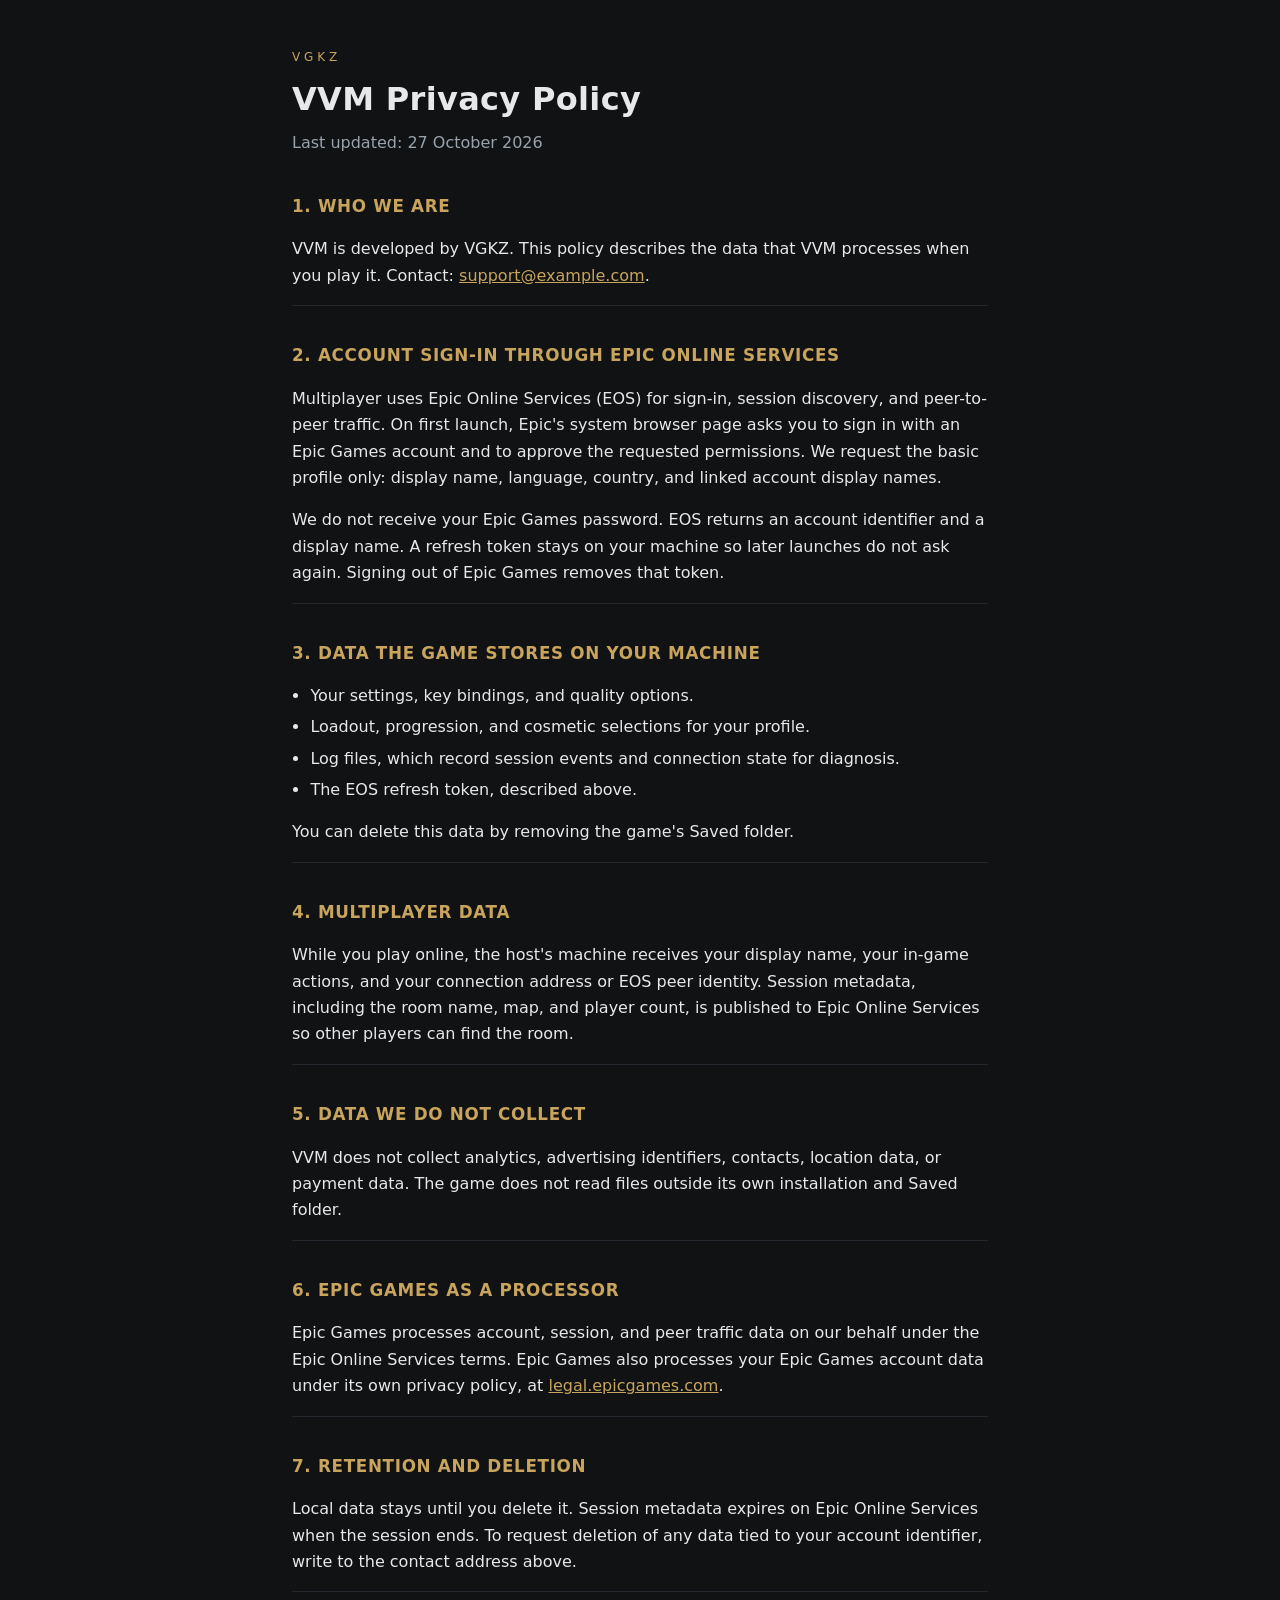
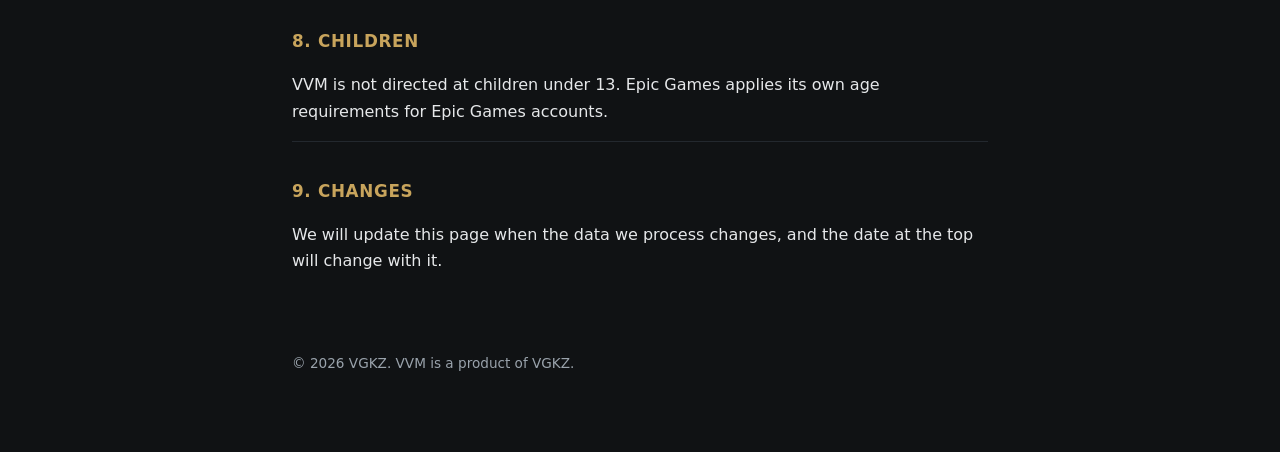
==== privacy.html @ 2a438d99 "Add VGKZ organisation site and VVM privacy policy Verification pages for Epic Account Services domai" ====
﻿<!DOCTYPE html>
<html lang="en">
<head>
<meta charset="utf-8">
<meta name="viewport" content="width=device-width, initial-scale=1">
<title>VVM Privacy Policy — VGKZ</title>
<meta name="description" content="Privacy policy for VVM, a product of VGKZ, covering Epic Online Services sign-in and game data.">
<link rel="stylesheet" href="style.css">
</head>
<body>
<header>
  <p class="org">VGKZ</p>
  <h1>VVM Privacy Policy</h1>
  <p class="last-updated">Last updated: 27 October 2026</p>
</header>

<main>
  <section>
    <h2>1. Who we are</h2>
    <p>
      VVM is developed by VGKZ. This policy describes the data that VVM processes
      when you play it. Contact: <a href="mailto:support@example.com">support@example.com</a>.
    </p>
  </section>

  <section>
    <h2>2. Account sign-in through Epic Online Services</h2>
    <p>
      Multiplayer uses Epic Online Services (EOS) for sign-in, session discovery, and peer-to-peer
      traffic. On first launch, Epic's system browser page asks you to sign in with an Epic Games
      account and to approve the requested permissions. We request the basic profile only: display
      name, language, country, and linked account display names.
    </p>
    <p>
      We do not receive your Epic Games password. EOS returns an account identifier and a display name.
      A refresh token stays on your machine so later launches do not ask again. Signing out of Epic
      Games removes that token.
    </p>
  </section>

  <section>
    <h2>3. Data the game stores on your machine</h2>
    <ul>
      <li>Your settings, key bindings, and quality options.</li>
      <li>Loadout, progression, and cosmetic selections for your profile.</li>
      <li>Log files, which record session events and connection state for diagnosis.</li>
      <li>The EOS refresh token, described above.</li>
    </ul>
    <p>You can delete this data by removing the game's Saved folder.</p>
  </section>

  <section>
    <h2>4. Multiplayer data</h2>
    <p>
      While you play online, the host's machine receives your display name, your in-game actions, and
      your connection address or EOS peer identity. Session metadata, including the room name, map, and
      player count, is published to Epic Online Services so other players can find the room.
    </p>
  </section>

  <section>
    <h2>5. Data we do not collect</h2>
    <p>
      VVM does not collect analytics, advertising identifiers, contacts, location data, or
      payment data. The game does not read files outside its own installation and Saved folder.
    </p>
  </section>

  <section>
    <h2>6. Epic Games as a processor</h2>
    <p>
      Epic Games processes account, session, and peer traffic data on our behalf under the Epic Online
      Services terms. Epic Games also processes your Epic Games account data under its own privacy
      policy, at
      <a href="https://legal.epicgames.com/en-US/epicgames/privacy-policy">legal.epicgames.com</a>.
    </p>
  </section>

  <section>
    <h2>7. Retention and deletion</h2>
    <p>
      Local data stays until you delete it. Session metadata expires on Epic Online Services when the
      session ends. To request deletion of any data tied to your account identifier, write to the
      contact address above.
    </p>
  </section>

  <section>
    <h2>8. Children</h2>
    <p>
      VVM is not directed at children under 13. Epic Games applies its own age requirements for
      Epic Games accounts.
    </p>
  </section>

  <section>
    <h2>9. Changes</h2>
    <p>
      We will update this page when the data we process changes, and the date at the top will change
      with it.
    </p>
  </section>
</main>

<footer>
  <p>&copy; 2026 VGKZ. VVM is a product of VGKZ.</p>
</footer>
</body>
</html>
---- style.css ----
/* Minimal shared style for the VVM verification pages. */
:root {
    color-scheme: dark;
    --bg: #101214;
    --panel: #171b1f;
    --text: #e6e8ea;
    --muted: #9aa3ac;
    --accent: #c8a45c;
}

* { box-sizing: border-box; }

body {
    margin: 0;
    background: var(--bg);
    color: var(--text);
    font: 16px/1.65 "Segoe UI", system-ui, sans-serif;
}

header, main, footer {
    max-width: 46rem;
    margin: 0 auto;
    padding: 0 1.25rem;
}

header { padding-top: 3rem; }

.org {
    margin: 0;
    letter-spacing: 0.32em;
    text-transform: uppercase;
    font-size: 0.75rem;
    color: var(--accent);
}

h1 {
    margin: 0.35rem 0 0.25rem;
    font-size: 2rem;
    letter-spacing: 0.01em;
}

.tagline, .last-updated {
    margin: 0 0 2rem;
    color: var(--muted);
}

h2 {
    margin: 2.25rem 0 0.5rem;
    font-size: 1.05rem;
    letter-spacing: 0.04em;
    text-transform: uppercase;
    color: var(--accent);
}

ul { padding-left: 1.15rem; }
li { margin: 0.3rem 0; }

a { color: var(--accent); }

section { border-top: 1px solid #23282e; }
section:first-of-type { border-top: 0; }

footer {
    padding: 3rem 1.25rem 4rem;
    color: var(--muted);
    font-size: 0.85rem;
}
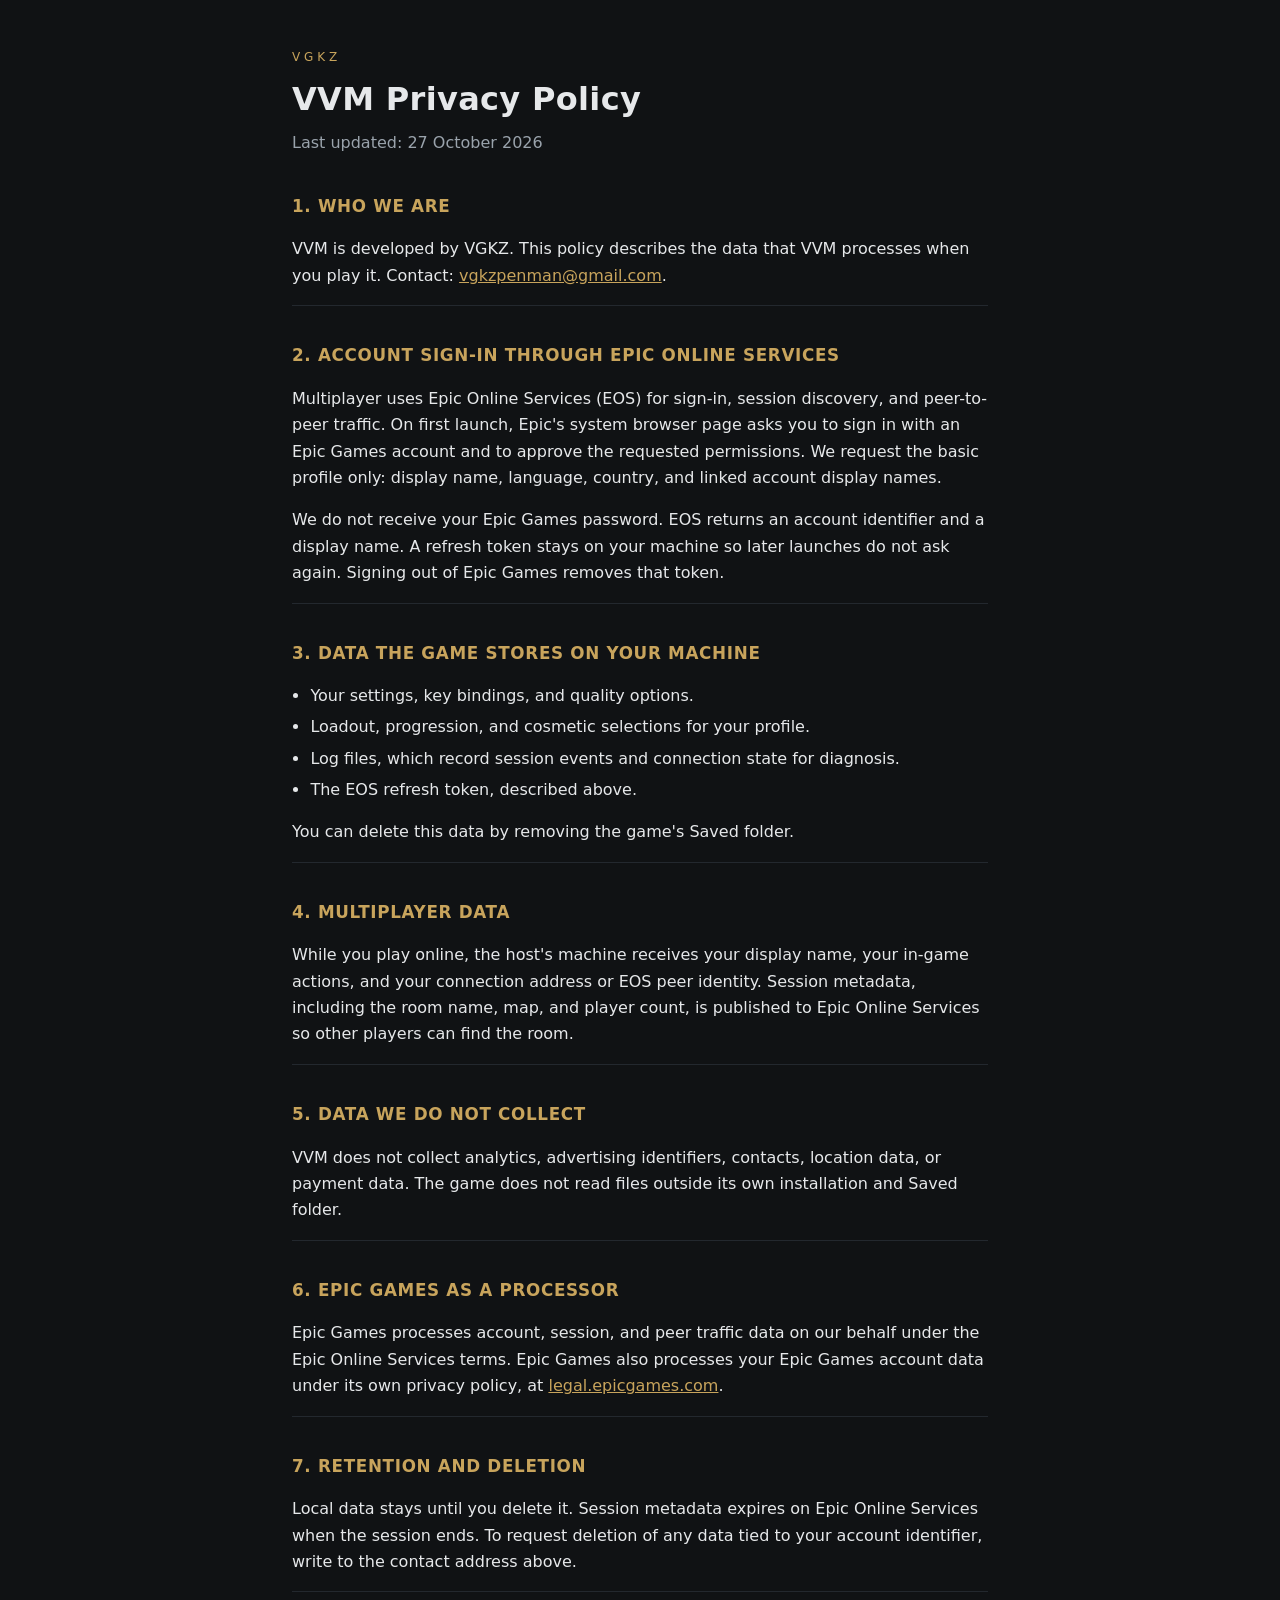
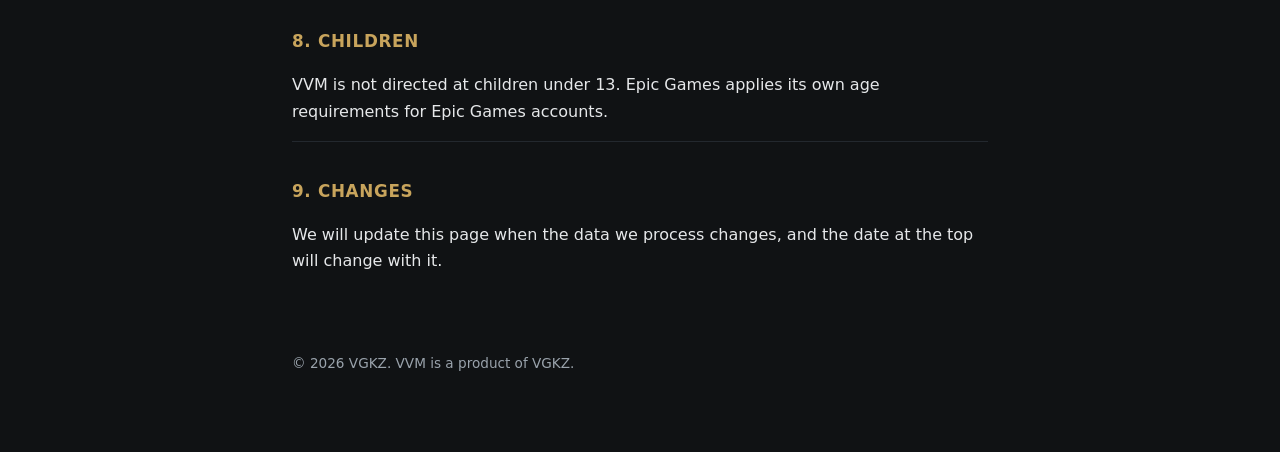
==== commit 6fc777d1: "Use the real support mailbox on both pages Replace the support@example.com placeholder with vgkzpenm" ====
--- a/privacy.html
+++ b/privacy.html
@@ -19,7 +19,7 @@
     <h2>1. Who we are</h2>
     <p>
       VVM is developed by VGKZ. This policy describes the data that VVM processes
-      when you play it. Contact: <a href="mailto:support@example.com">support@example.com</a>.
+      when you play it. Contact: <a href="mailto:vgkzpenman@gmail.com">vgkzpenman@gmail.com</a>.
     </p>
   </section>
 
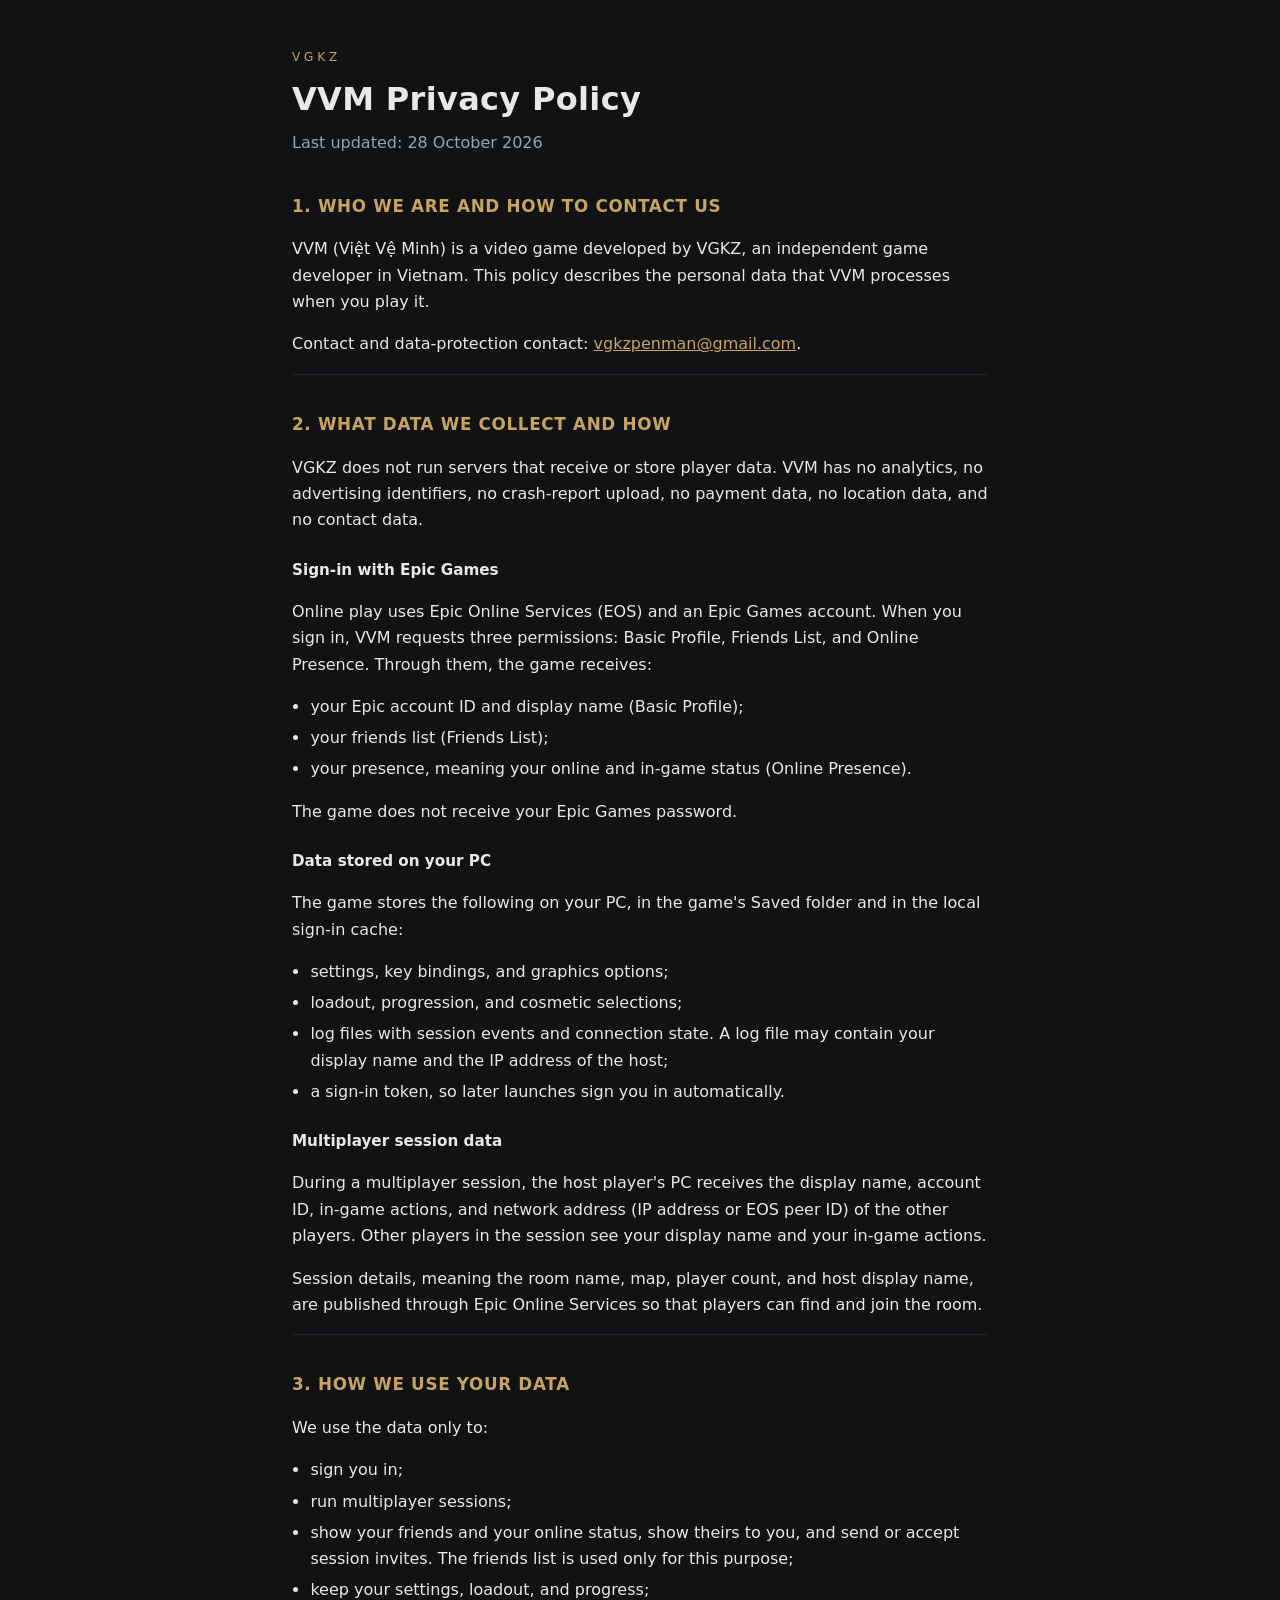
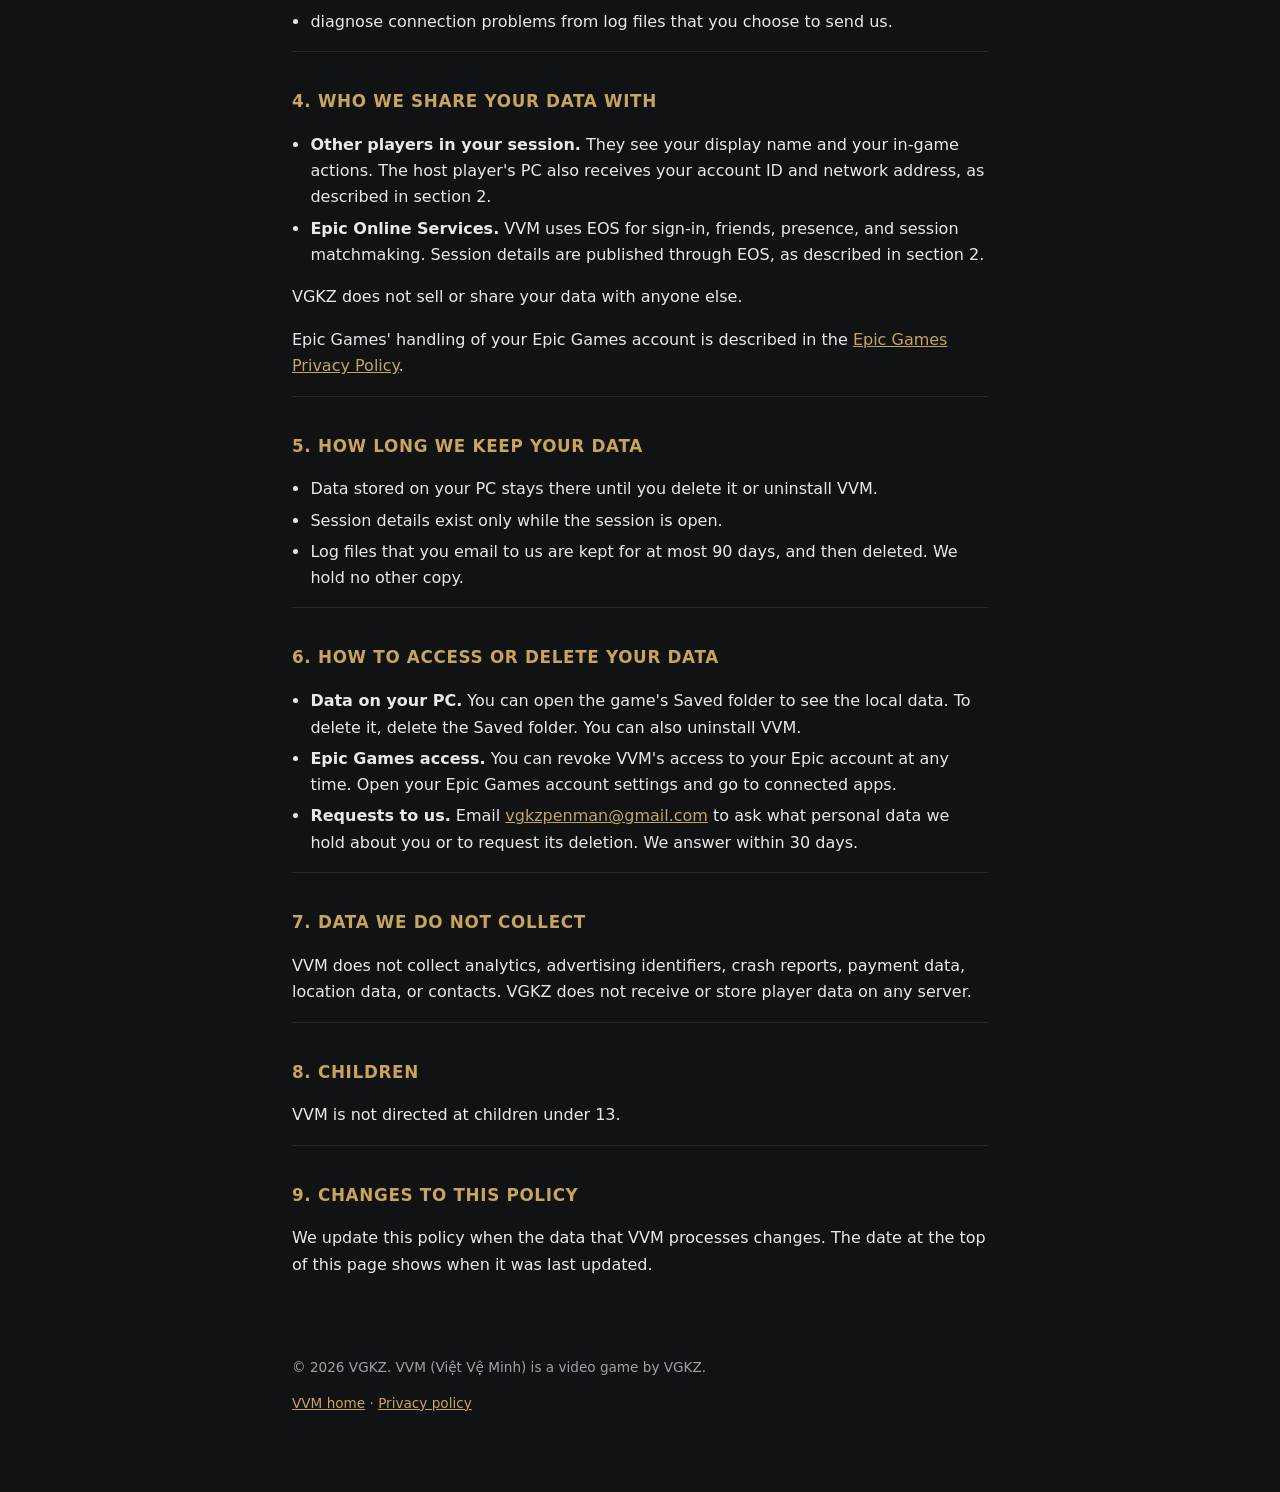
==== commit 2509bc14: "Present VVM as a game and rewrite the privacy policy for Epic brand review Home page: game title, ge" ====
--- a/privacy.html
+++ b/privacy.html
@@ -1,109 +1,152 @@
-﻿<!DOCTYPE html>
+<!DOCTYPE html>
 <html lang="en">
 <head>
 <meta charset="utf-8">
 <meta name="viewport" content="width=device-width, initial-scale=1">
 <title>VVM Privacy Policy — VGKZ</title>
-<meta name="description" content="Privacy policy for VVM, a product of VGKZ, covering Epic Online Services sign-in and game data.">
+<meta name="description" content="Privacy policy for VVM (Việt Vệ Minh), a video game by VGKZ. Covers the data the game collects, how it is used, shared and kept, and how to access or delete it.">
+<link rel="icon" type="image/png" sizes="64x64" href="img/favicon.png">
 <link rel="stylesheet" href="style.css">
 </head>
 <body>
 <header>
   <p class="org">VGKZ</p>
   <h1>VVM Privacy Policy</h1>
-  <p class="last-updated">Last updated: 27 October 2026</p>
+  <p class="last-updated">Last updated: 28 October 2026</p>
 </header>
 
 <main>
   <section>
-    <h2>1. Who we are</h2>
+    <h2>1. Who we are and how to contact us</h2>
     <p>
-      VVM is developed by VGKZ. This policy describes the data that VVM processes
-      when you play it. Contact: <a href="mailto:vgkzpenman@gmail.com">vgkzpenman@gmail.com</a>.
+      VVM (Việt Vệ Minh) is a video game developed by VGKZ, an independent game developer in Vietnam.
+      This policy describes the personal data that VVM processes when you play it.
+    </p>
+    <p>
+      Contact and data-protection contact: <a href="mailto:vgkzpenman@gmail.com">vgkzpenman@gmail.com</a>.
     </p>
   </section>
 
   <section>
-    <h2>2. Account sign-in through Epic Online Services</h2>
+    <h2>2. What data we collect and how</h2>
     <p>
-      Multiplayer uses Epic Online Services (EOS) for sign-in, session discovery, and peer-to-peer
-      traffic. On first launch, Epic's system browser page asks you to sign in with an Epic Games
-      account and to approve the requested permissions. We request the basic profile only: display
-      name, language, country, and linked account display names.
+      VGKZ does not run servers that receive or store player data. VVM has no analytics, no advertising
+      identifiers, no crash-report upload, no payment data, no location data, and no contact data.
+    </p>
+    <h3>Sign-in with Epic Games</h3>
+    <p>
+      Online play uses Epic Online Services (EOS) and an Epic Games account. When you sign in, VVM requests
+      three permissions: Basic Profile, Friends List, and Online Presence. Through them, the game receives:
+    </p>
+    <ul>
+      <li>your Epic account ID and display name (Basic Profile);</li>
+      <li>your friends list (Friends List);</li>
+      <li>your presence, meaning your online and in-game status (Online Presence).</li>
+    </ul>
+    <p>The game does not receive your Epic Games password.</p>
+    <h3>Data stored on your PC</h3>
+    <p>The game stores the following on your PC, in the game's Saved folder and in the local sign-in cache:</p>
+    <ul>
+      <li>settings, key bindings, and graphics options;</li>
+      <li>loadout, progression, and cosmetic selections;</li>
+      <li>log files with session events and connection state. A log file may contain your display name and the IP address of the host;</li>
+      <li>a sign-in token, so later launches sign you in automatically.</li>
+    </ul>
+    <h3>Multiplayer session data</h3>
+    <p>
+      During a multiplayer session, the host player's PC receives the display name, account ID, in-game actions,
+      and network address (IP address or EOS peer ID) of the other players. Other players in the session see your
+      display name and your in-game actions.
     </p>
     <p>
-      We do not receive your Epic Games password. EOS returns an account identifier and a display name.
-      A refresh token stays on your machine so later launches do not ask again. Signing out of Epic
-      Games removes that token.
+      Session details, meaning the room name, map, player count, and host display name, are published through
+      Epic Online Services so that players can find and join the room.
     </p>
   </section>
 
   <section>
-    <h2>3. Data the game stores on your machine</h2>
+    <h2>3. How we use your data</h2>
+    <p>We use the data only to:</p>
     <ul>
-      <li>Your settings, key bindings, and quality options.</li>
-      <li>Loadout, progression, and cosmetic selections for your profile.</li>
-      <li>Log files, which record session events and connection state for diagnosis.</li>
-      <li>The EOS refresh token, described above.</li>
+      <li>sign you in;</li>
+      <li>run multiplayer sessions;</li>
+      <li>show your friends and your online status, show theirs to you, and send or accept session invites. The friends list is used only for this purpose;</li>
+      <li>keep your settings, loadout, and progress;</li>
+      <li>diagnose connection problems from log files that you choose to send us.</li>
     </ul>
-    <p>You can delete this data by removing the game's Saved folder.</p>
   </section>
 
   <section>
-    <h2>4. Multiplayer data</h2>
+    <h2>4. Who we share your data with</h2>
+    <ul>
+      <li>
+        <strong>Other players in your session.</strong> They see your display name and your in-game actions.
+        The host player's PC also receives your account ID and network address, as described in section 2.
+      </li>
+      <li>
+        <strong>Epic Online Services.</strong> VVM uses EOS for sign-in, friends, presence, and session matchmaking.
+        Session details are published through EOS, as described in section 2.
+      </li>
+    </ul>
+    <p>VGKZ does not sell or share your data with anyone else.</p>
     <p>
-      While you play online, the host's machine receives your display name, your in-game actions, and
-      your connection address or EOS peer identity. Session metadata, including the room name, map, and
-      player count, is published to Epic Online Services so other players can find the room.
+      Epic Games' handling of your Epic Games account is described in the
+      <a href="https://www.epicgames.com/site/en-US/privacypolicy">Epic Games Privacy Policy</a>.
     </p>
   </section>
 
   <section>
-    <h2>5. Data we do not collect</h2>
-    <p>
-      VVM does not collect analytics, advertising identifiers, contacts, location data, or
-      payment data. The game does not read files outside its own installation and Saved folder.
-    </p>
+    <h2>5. How long we keep your data</h2>
+    <ul>
+      <li>Data stored on your PC stays there until you delete it or uninstall VVM.</li>
+      <li>Session details exist only while the session is open.</li>
+      <li>Log files that you email to us are kept for at most 90 days, and then deleted. We hold no other copy.</li>
+    </ul>
   </section>
 
   <section>
-    <h2>6. Epic Games as a processor</h2>
-    <p>
-      Epic Games processes account, session, and peer traffic data on our behalf under the Epic Online
-      Services terms. Epic Games also processes your Epic Games account data under its own privacy
-      policy, at
-      <a href="https://legal.epicgames.com/en-US/epicgames/privacy-policy">legal.epicgames.com</a>.
-    </p>
+    <h2>6. How to access or delete your data</h2>
+    <ul>
+      <li>
+        <strong>Data on your PC.</strong> You can open the game's Saved folder to see the local data. To delete it,
+        delete the Saved folder. You can also uninstall VVM.
+      </li>
+      <li>
+        <strong>Epic Games access.</strong> You can revoke VVM's access to your Epic account at any time. Open your
+        Epic Games account settings and go to connected apps.
+      </li>
+      <li>
+        <strong>Requests to us.</strong> Email <a href="mailto:vgkzpenman@gmail.com">vgkzpenman@gmail.com</a> to ask
+        what personal data we hold about you or to request its deletion. We answer within 30 days.
+      </li>
+    </ul>
   </section>
 
   <section>
-    <h2>7. Retention and deletion</h2>
+    <h2>7. Data we do not collect</h2>
     <p>
-      Local data stays until you delete it. Session metadata expires on Epic Online Services when the
-      session ends. To request deletion of any data tied to your account identifier, write to the
-      contact address above.
+      VVM does not collect analytics, advertising identifiers, crash reports, payment data, location data, or
+      contacts. VGKZ does not receive or store player data on any server.
     </p>
   </section>
 
   <section>
     <h2>8. Children</h2>
-    <p>
-      VVM is not directed at children under 13. Epic Games applies its own age requirements for
-      Epic Games accounts.
-    </p>
+    <p>VVM is not directed at children under 13.</p>
   </section>
 
   <section>
-    <h2>9. Changes</h2>
+    <h2>9. Changes to this policy</h2>
     <p>
-      We will update this page when the data we process changes, and the date at the top will change
-      with it.
+      We update this policy when the data that VVM processes changes. The date at the top of this page shows
+      when it was last updated.
     </p>
   </section>
 </main>
 
 <footer>
-  <p>&copy; 2026 VGKZ. VVM is a product of VGKZ.</p>
+  <p>&copy; 2026 VGKZ. VVM (Việt Vệ Minh) is a video game by VGKZ.</p>
+  <p><a href="index.html">VVM home</a> · <a href="privacy.html">Privacy policy</a></p>
 </footer>
 </body>
 </html>
--- a/style.css
+++ b/style.css
@@ -1,4 +1,4 @@
-/* Minimal shared style for the VVM verification pages. */
+/* Shared style for the VVM site (home page and privacy policy). No external fonts, no scripts. */
 :root {
     color-scheme: dark;
     --bg: #101214;
@@ -52,10 +52,27 @@
     color: var(--accent);
 }
 
+h3 {
+    margin: 1.5rem 0 0.35rem;
+    font-size: 0.95rem;
+    color: var(--text);
+}
+
 ul { padding-left: 1.15rem; }
 li { margin: 0.3rem 0; }
 
 a { color: var(--accent); }
+
+a:focus-visible {
+    outline: 2px solid var(--accent);
+    outline-offset: 3px;
+}
+
+img {
+    display: block;
+    max-width: 100%;
+    height: auto;
+}
 
 section { border-top: 1px solid #23282e; }
 section:first-of-type { border-top: 0; }
@@ -65,3 +82,141 @@
     color: var(--muted);
     font-size: 0.85rem;
 }
+
+/* Home page hero: full-width cover image with a dark gradient for text contrast. */
+.hero {
+    position: relative;
+    isolation: isolate;
+    overflow: hidden;
+    max-width: none;
+    padding: 0;
+    display: flex;
+    flex-direction: column;
+    justify-content: flex-end;
+    min-height: 30rem;
+}
+
+.hero::after {
+    content: "";
+    position: absolute;
+    inset: 0;
+    z-index: 0;
+    background: linear-gradient(
+        to bottom,
+        rgba(16, 18, 20, 0.25) 0%,
+        rgba(16, 18, 20, 0.70) 55%,
+        rgba(16, 18, 20, 0.97) 100%
+    );
+}
+
+.hero-bg {
+    position: absolute;
+    inset: 0;
+    z-index: -1;
+    width: 100%;
+    height: 100%;
+    object-fit: cover;
+    object-position: 60% 35%;
+}
+
+.hero-inner {
+    position: relative;
+    z-index: 1;
+    max-width: 46rem;
+    margin: 0 auto;
+    padding: 6rem 1.25rem 2.5rem;
+}
+
+.hero-title {
+    display: flex;
+    align-items: center;
+    gap: 1rem;
+    margin-top: 0.5rem;
+}
+
+.hero-icon {
+    width: 5rem;
+    height: 5rem;
+    flex: none;
+}
+
+.hero h1 {
+    margin: 0;
+    font-size: clamp(1.9rem, 5.5vw, 2.8rem);
+    line-height: 1.15;
+}
+
+.hero h1 span {
+    font-size: 0.6em;
+    font-weight: 400;
+    letter-spacing: 0.02em;
+    color: var(--muted);
+}
+
+.hero .tagline {
+    margin: 1rem 0 0;
+    max-width: 36rem;
+    font-size: 1.1rem;
+    color: var(--text);
+}
+
+.badges {
+    list-style: none;
+    padding: 0;
+    margin: 1.25rem 0 0;
+    display: flex;
+    flex-wrap: wrap;
+    gap: 0.5rem;
+}
+
+.badges li {
+    margin: 0;
+    padding: 0.3rem 0.65rem;
+    border: 1px solid rgba(200, 164, 92, 0.55);
+    background: rgba(16, 18, 20, 0.6);
+    color: var(--text);
+    font-size: 0.78rem;
+    letter-spacing: 0.06em;
+    text-transform: uppercase;
+}
+
+.badges li.status {
+    border-color: var(--accent);
+    color: var(--accent);
+}
+
+/* Screenshot gallery: one column on mobile, two on desktop; the odd last image spans both. */
+.gallery {
+    display: grid;
+    grid-template-columns: 1fr;
+    gap: 1rem;
+    margin-top: 1rem;
+}
+
+.gallery figure { margin: 0; }
+
+.gallery img {
+    border: 1px solid #23282e;
+    border-radius: 2px;
+}
+
+@media (min-width: 40rem) {
+    .gallery {
+        grid-template-columns: repeat(2, minmax(0, 1fr));
+    }
+
+    .gallery figure:last-child:nth-child(odd) {
+        grid-column: 1 / -1;
+    }
+}
+
+@media (max-width: 40rem) {
+    .hero { min-height: 26rem; }
+
+    .hero-inner { padding-top: 4rem; }
+
+    .hero-icon {
+        width: 4rem;
+        height: 4rem;
+    }
+}
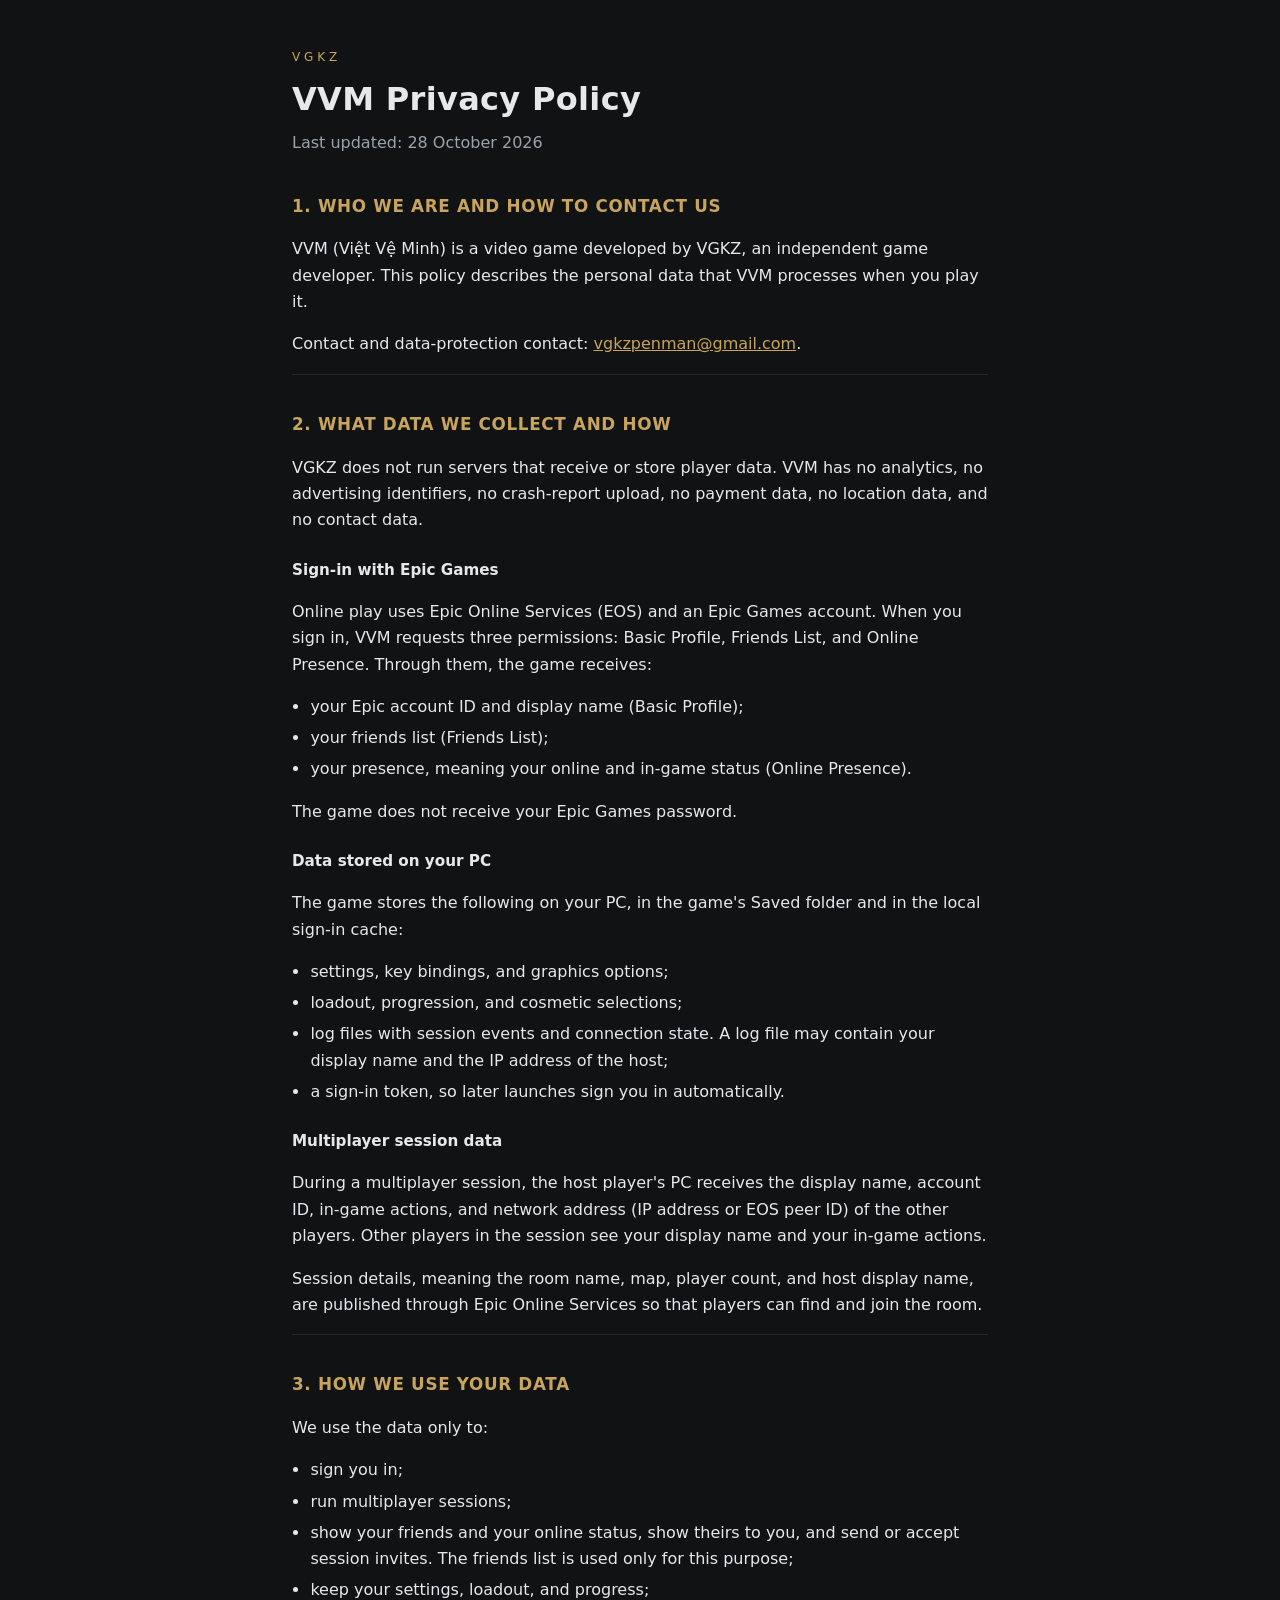
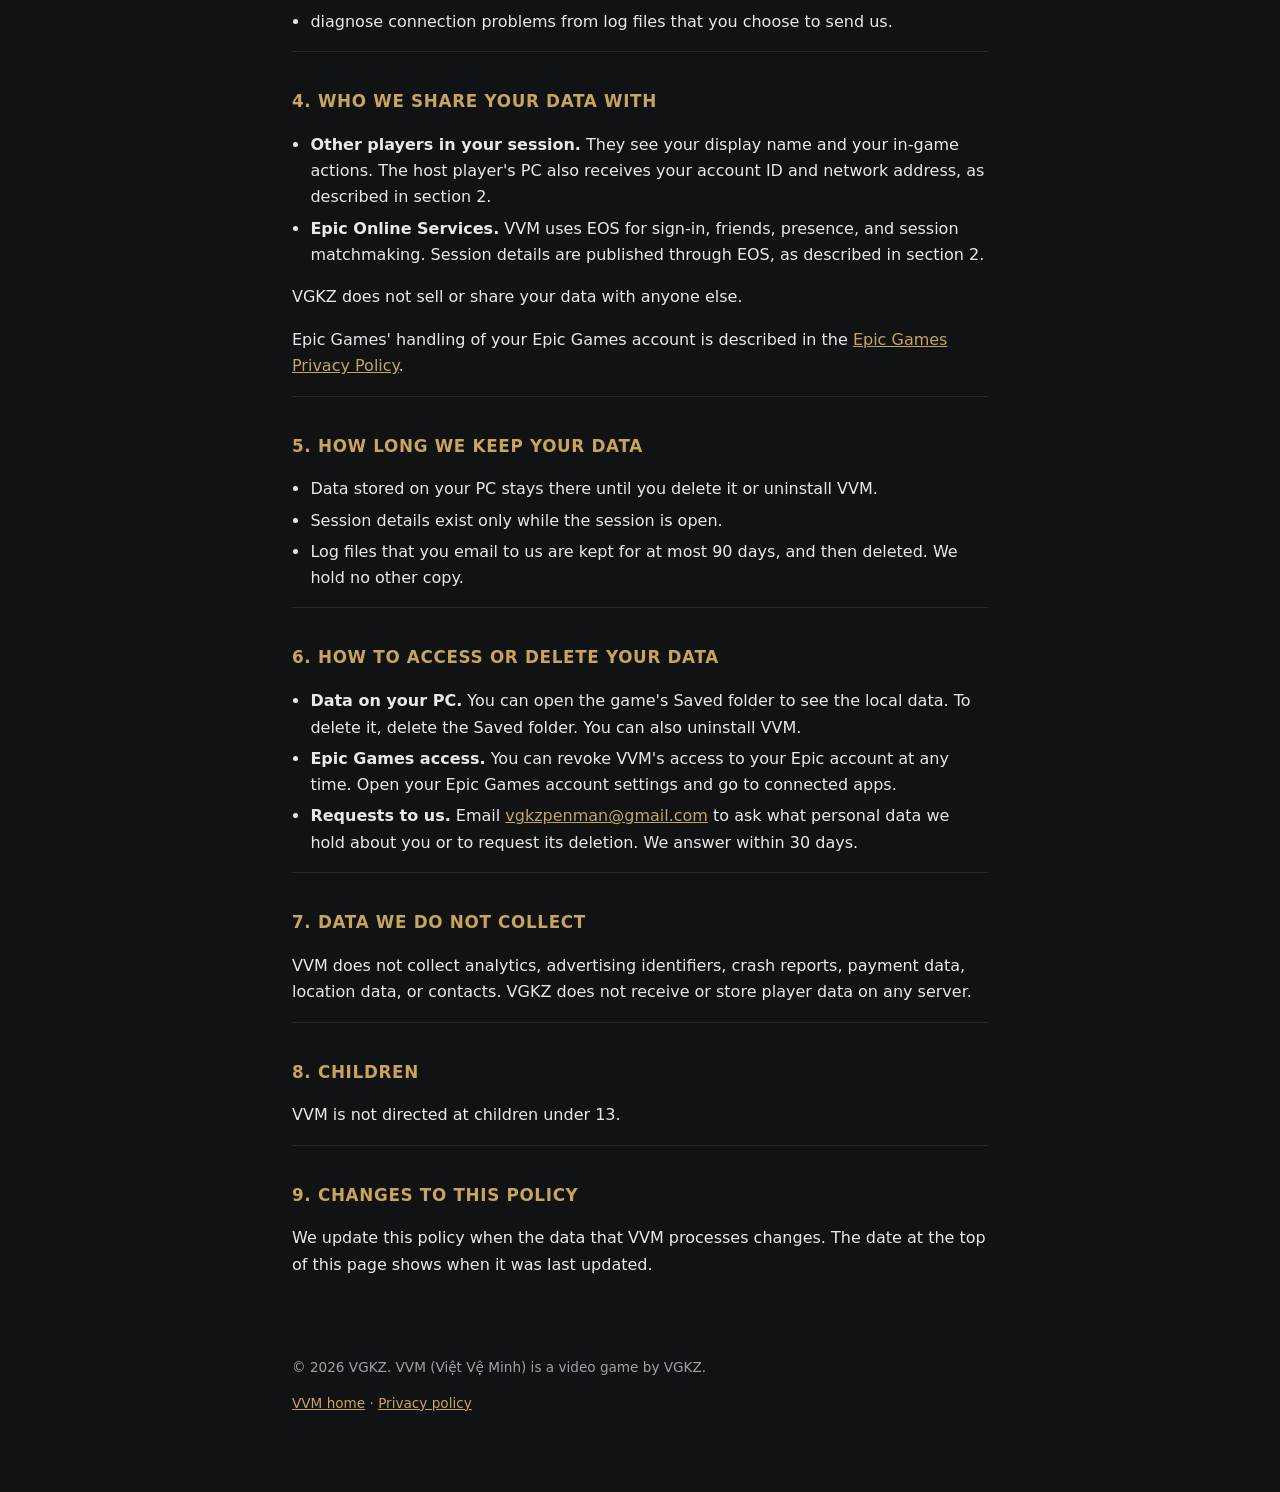
==== commit 0507093f: "Remove the flag screenshot and the country mention" ====
--- a/privacy.html
+++ b/privacy.html
@@ -19,7 +19,7 @@
   <section>
     <h2>1. Who we are and how to contact us</h2>
     <p>
-      VVM (Việt Vệ Minh) is a video game developed by VGKZ, an independent game developer in Vietnam.
+      VVM (Việt Vệ Minh) is a video game developed by VGKZ, an independent game developer.
       This policy describes the personal data that VVM processes when you play it.
     </p>
     <p>
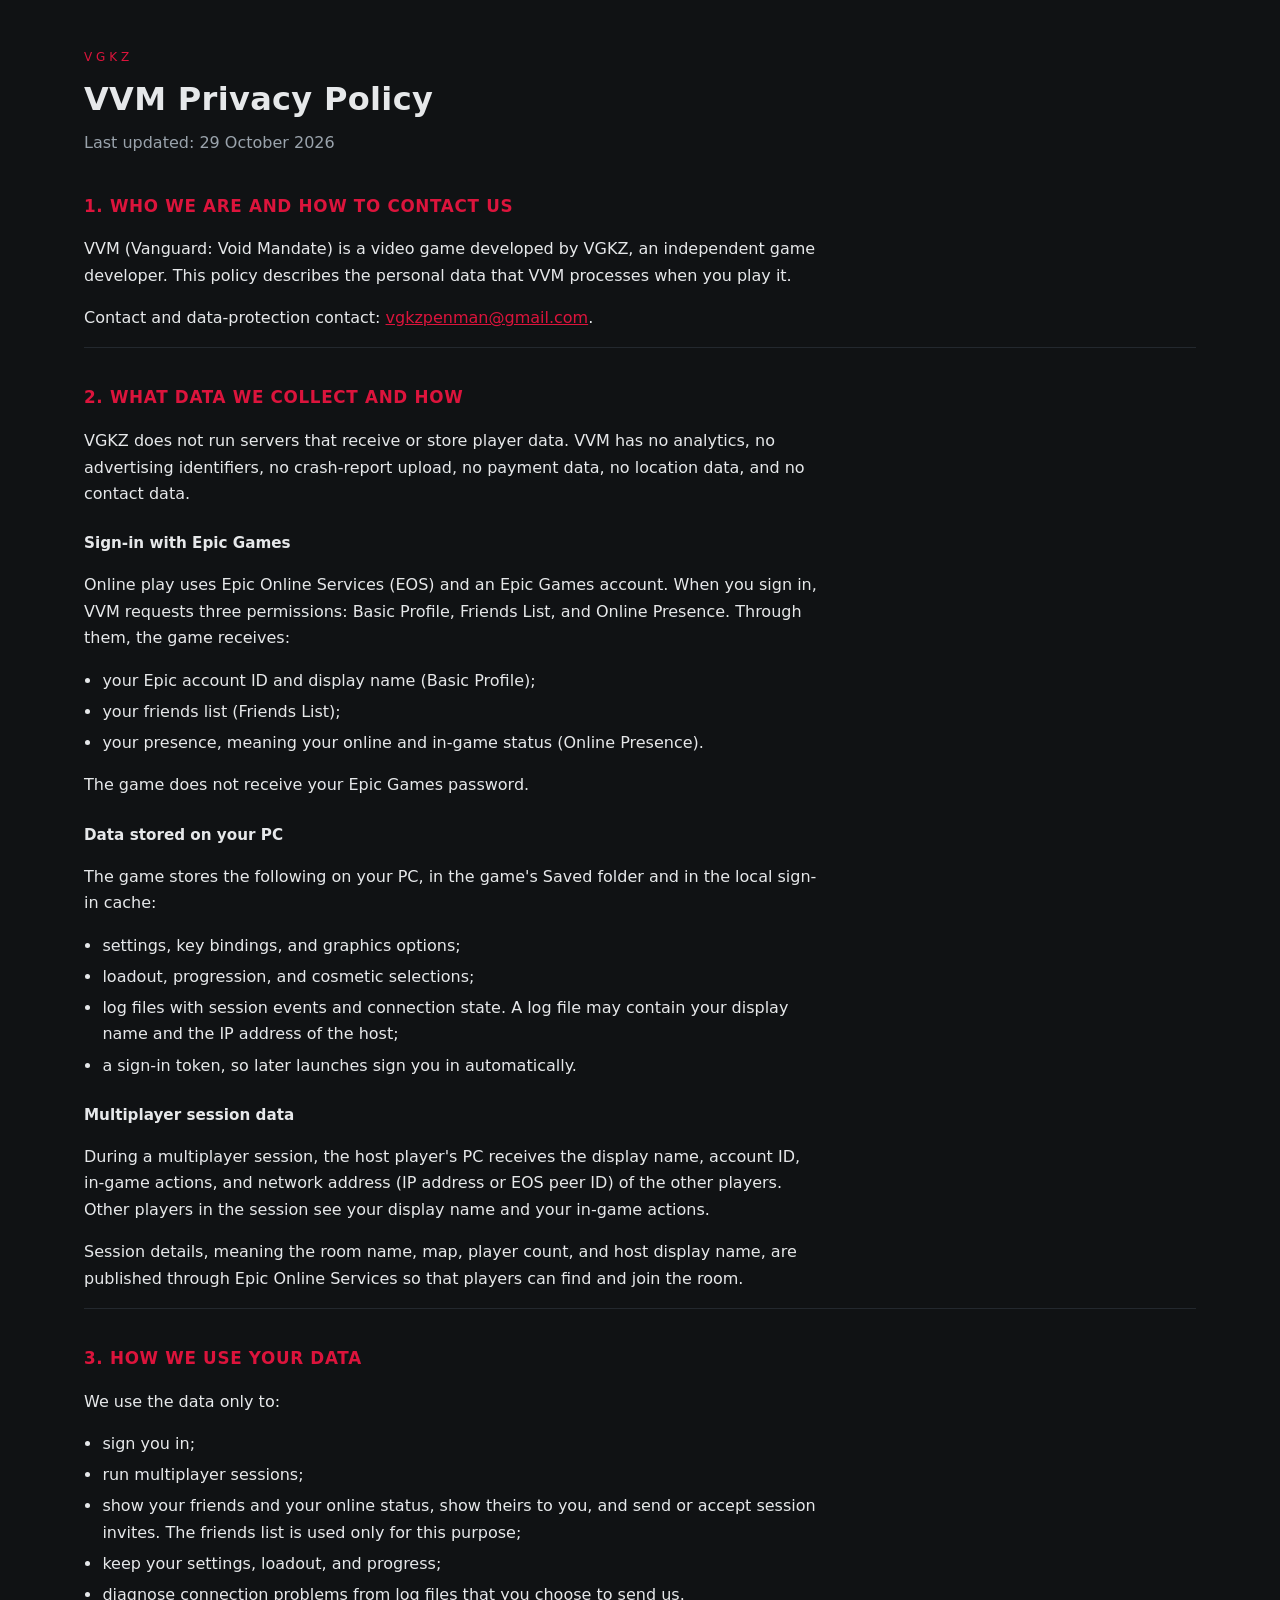
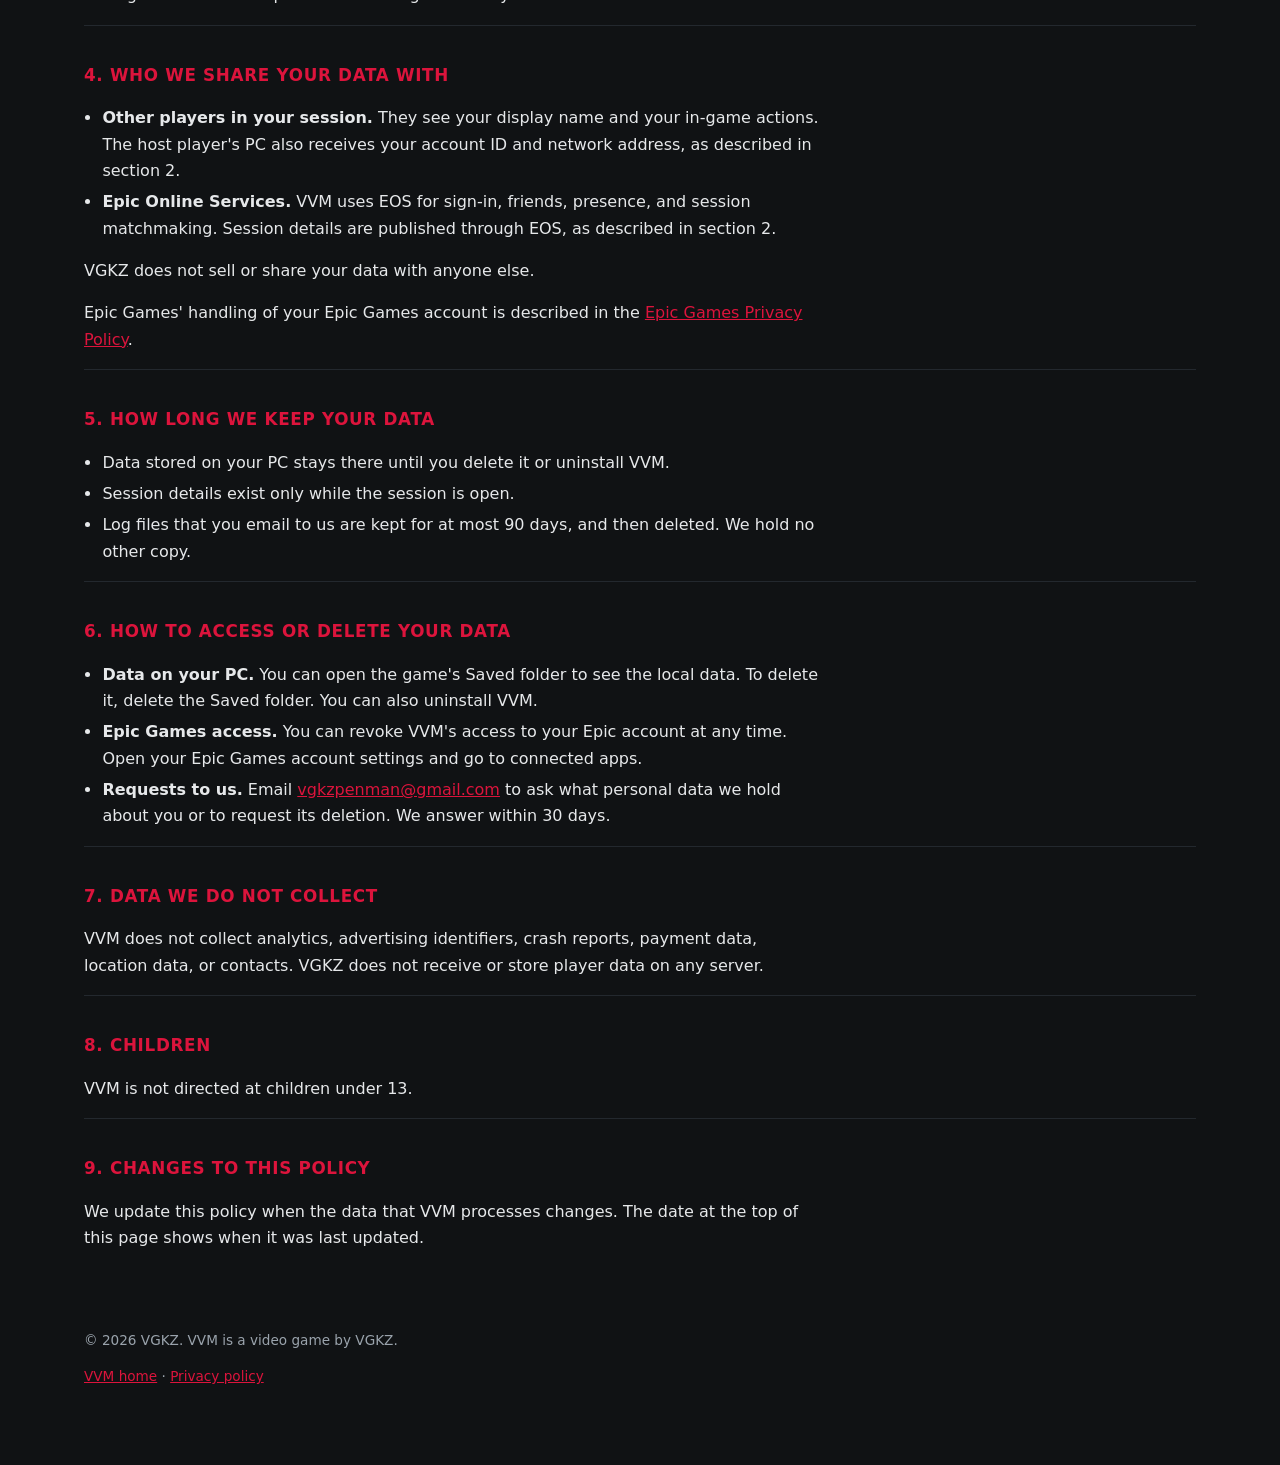
==== commit 984b74ac: "1" ====
--- a/privacy.html
+++ b/privacy.html
@@ -4,7 +4,7 @@
 <meta charset="utf-8">
 <meta name="viewport" content="width=device-width, initial-scale=1">
 <title>VVM Privacy Policy — VGKZ</title>
-<meta name="description" content="Privacy policy for VVM (Việt Vệ Minh), a video game by VGKZ. Covers the data the game collects, how it is used, shared and kept, and how to access or delete it.">
+<meta name="description" content="Privacy policy for VVM (Vanguard: Void Mandate), a video game by VGKZ. Covers the data the game collects, how it is used, shared and kept, and how to access or delete it.">
 <link rel="icon" type="image/png" sizes="64x64" href="img/favicon.png">
 <link rel="stylesheet" href="style.css">
 </head>
@@ -12,14 +12,14 @@
 <header>
   <p class="org">VGKZ</p>
   <h1>VVM Privacy Policy</h1>
-  <p class="last-updated">Last updated: 28 October 2026</p>
+  <p class="last-updated">Last updated: 29 October 2026</p>
 </header>
 
 <main>
   <section>
     <h2>1. Who we are and how to contact us</h2>
     <p>
-      VVM (Việt Vệ Minh) is a video game developed by VGKZ, an independent game developer.
+      VVM (Vanguard: Void Mandate) is a video game developed by VGKZ, an independent game developer.
       This policy describes the personal data that VVM processes when you play it.
     </p>
     <p>
@@ -145,7 +145,7 @@
 </main>
 
 <footer>
-  <p>&copy; 2026 VGKZ. VVM (Việt Vệ Minh) is a video game by VGKZ.</p>
+  <p>&copy; 2026 VGKZ. VVM is a video game by VGKZ.</p>
   <p><a href="index.html">VVM home</a> · <a href="privacy.html">Privacy policy</a></p>
 </footer>
 </body>
--- a/style.css
+++ b/style.css
@@ -5,7 +5,9 @@
     --panel: #171b1f;
     --text: #e6e8ea;
     --muted: #9aa3ac;
-    --accent: #c8a45c;
+    --accent: #dc143c;
+    --page: 72rem;
+    --measure: 46rem;
 }
 
 * { box-sizing: border-box; }
@@ -18,7 +20,8 @@
 }
 
 header, main, footer {
-    max-width: 46rem;
+    width: 100%;
+    max-width: var(--page);
     margin: 0 auto;
     padding: 0 1.25rem;
 }
@@ -58,6 +61,7 @@
     color: var(--text);
 }
 
+p, ul { max-width: var(--measure); }
 ul { padding-left: 1.15rem; }
 li { margin: 0.3rem 0; }
 
@@ -122,7 +126,8 @@
 .hero-inner {
     position: relative;
     z-index: 1;
-    max-width: 46rem;
+    width: 100%;
+    max-width: var(--page);
     margin: 0 auto;
     padding: 6rem 1.25rem 2.5rem;
 }
@@ -172,7 +177,7 @@
 .badges li {
     margin: 0;
     padding: 0.3rem 0.65rem;
-    border: 1px solid rgba(200, 164, 92, 0.55);
+    border: 1px solid rgba(220, 20, 60, 0.55);
     background: rgba(16, 18, 20, 0.6);
     color: var(--text);
     font-size: 0.78rem;
@@ -196,6 +201,9 @@
 .gallery figure { margin: 0; }
 
 .gallery img {
+    width: 100%;
+    aspect-ratio: 16 / 9;
+    object-fit: cover;
     border: 1px solid #23282e;
     border-radius: 2px;
 }
@@ -220,3 +228,17 @@
         height: 4rem;
     }
 }
+
+.gameplay-video {
+    display: block;
+    width: 100%;
+    max-width: 100%;
+    margin-top: 1rem;
+    height: auto;
+    border-radius: 6px;
+    background: #000;
+}
+
+@media (min-width: 64rem) {
+    .gallery { grid-template-columns: repeat(2, minmax(0, 1fr)); gap: 1.25rem; }
+}
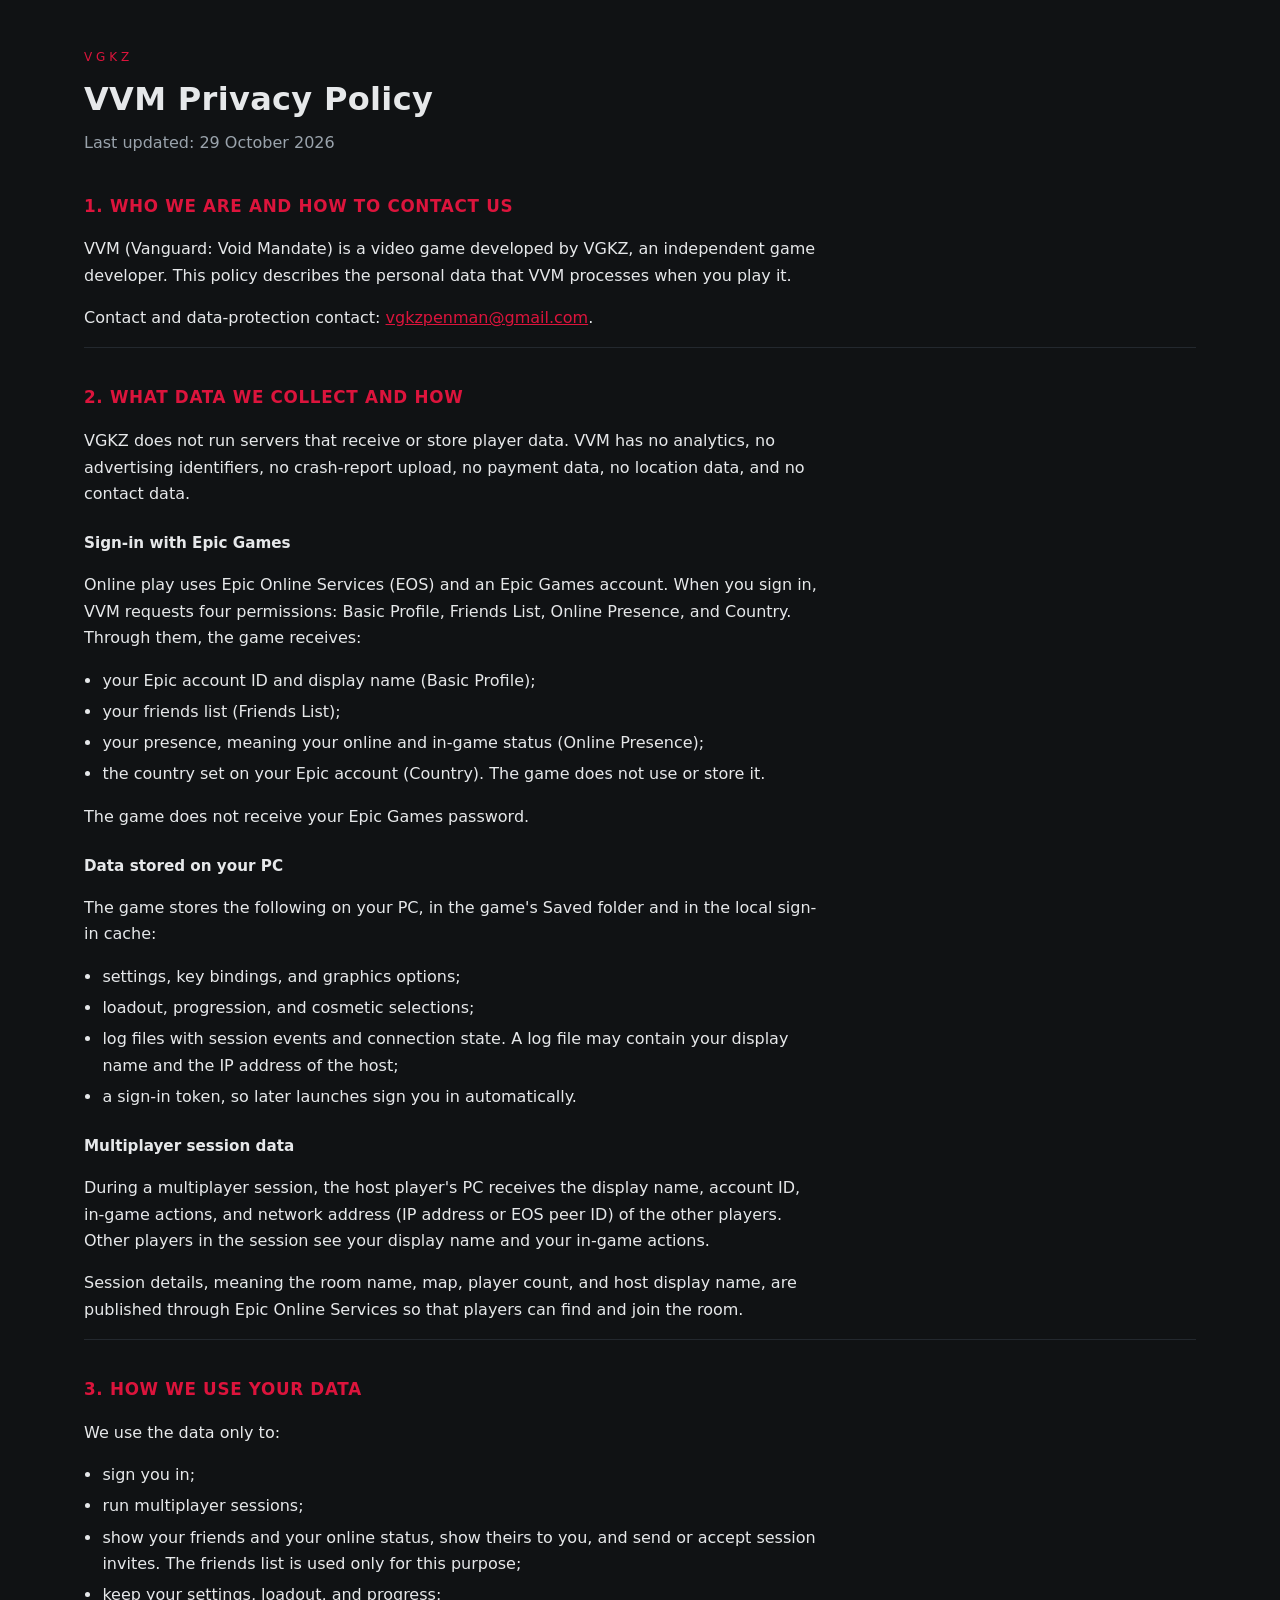
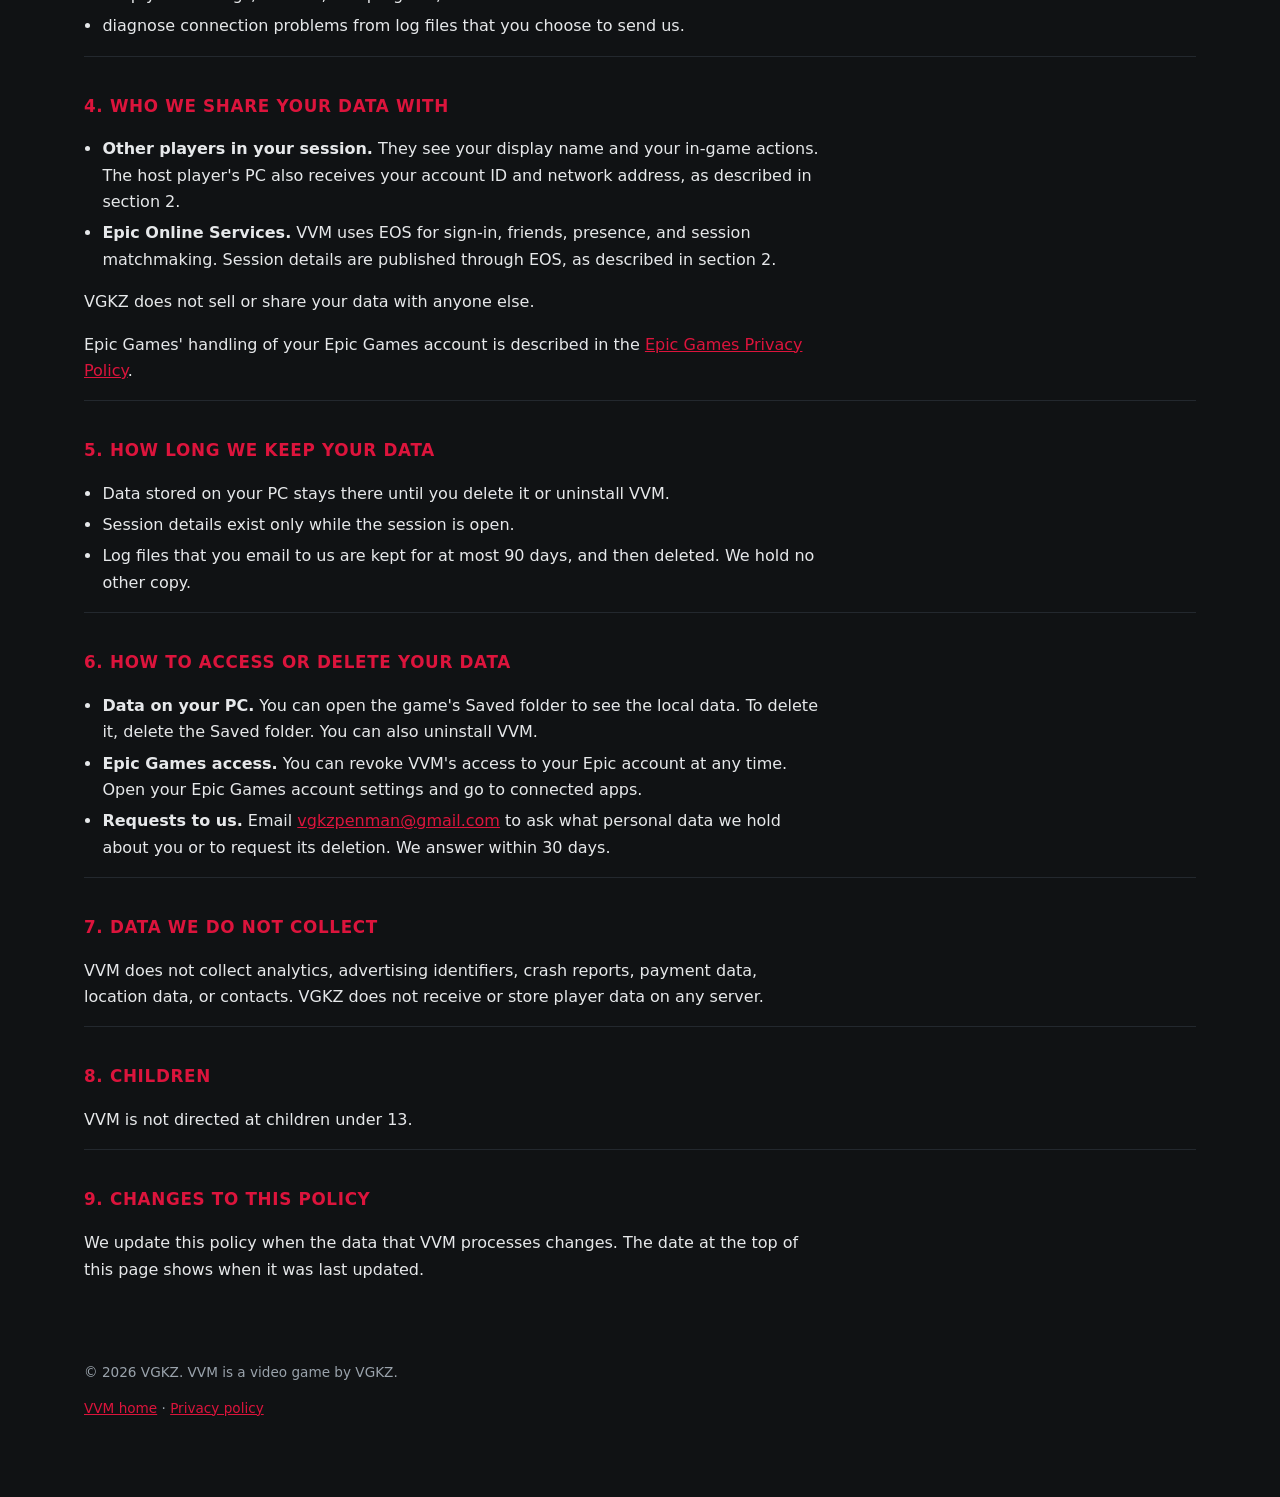
==== commit 4ec9ae2e: "Privacy: list the Country permission requested at Epic sign-in" ====
--- a/privacy.html
+++ b/privacy.html
@@ -36,12 +36,13 @@
     <h3>Sign-in with Epic Games</h3>
     <p>
       Online play uses Epic Online Services (EOS) and an Epic Games account. When you sign in, VVM requests
-      three permissions: Basic Profile, Friends List, and Online Presence. Through them, the game receives:
+      four permissions: Basic Profile, Friends List, Online Presence, and Country. Through them, the game receives:
     </p>
     <ul>
       <li>your Epic account ID and display name (Basic Profile);</li>
       <li>your friends list (Friends List);</li>
-      <li>your presence, meaning your online and in-game status (Online Presence).</li>
+      <li>your presence, meaning your online and in-game status (Online Presence);</li>
+      <li>the country set on your Epic account (Country). The game does not use or store it.</li>
     </ul>
     <p>The game does not receive your Epic Games password.</p>
     <h3>Data stored on your PC</h3>
